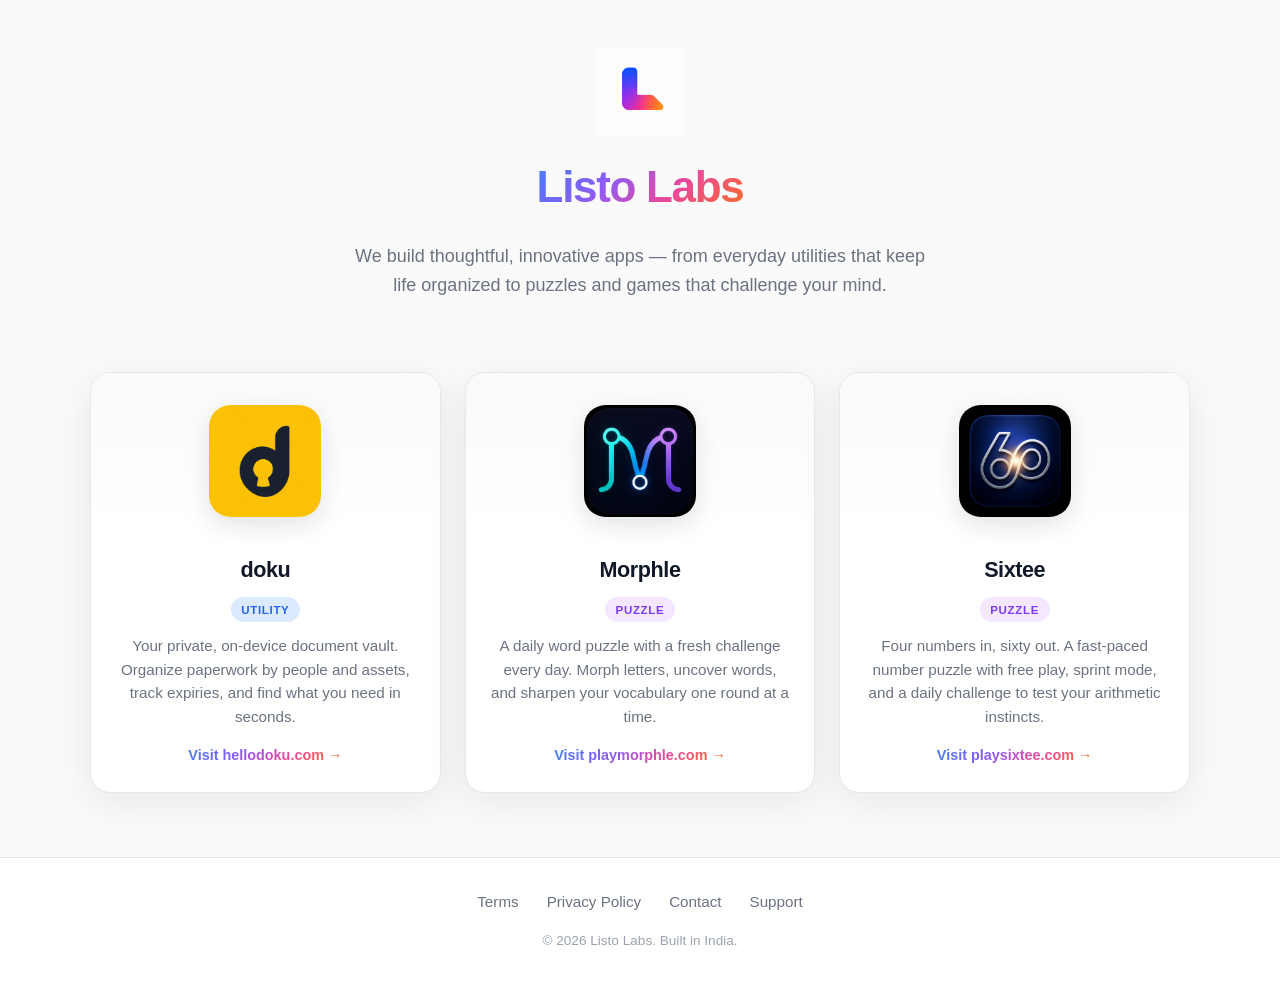
==== index.html @ d757e7f8 "Add Listo Labs static homepage for GitHub Pages. Showcase doku, Morphle, and Sixtee with footer page" ====
<!DOCTYPE html>
<html lang="en">
  <head>
    <meta charset="UTF-8" />
    <meta name="viewport" content="width=device-width, initial-scale=1.0" />
    <meta
      name="description"
      content="Listo Labs builds innovative utility apps and puzzle games including doku, Morphle, and Sixtee."
    />
    <title>Listo Labs</title>
    <link rel="icon" href="assets/favicon.png" type="image/png" />
    <link rel="stylesheet" href="css/styles.css" />
  </head>
  <body>
    <header class="site-header">
      <div class="container">
        <div class="brand">
          <img
            class="brand-logo"
            src="assets/listo-labs-logo.png"
            alt="Listo Labs logo"
            width="88"
            height="88"
          />
          <h1 class="brand-name">Listo Labs</h1>
        </div>
        <p class="tagline">
          We build thoughtful, innovative apps — from everyday utilities that keep life organized
          to puzzles and games that challenge your mind.
        </p>
      </div>
    </header>

    <main class="products">
      <div class="container">
        <div class="products-grid">
          <a class="product-card" href="https://www.hellodoku.com" target="_blank" rel="noopener noreferrer">
            <div class="product-icon-wrap">
              <img class="product-icon" src="assets/doku-icon.png" alt="doku app icon" width="112" height="112" />
            </div>
            <div class="product-body">
              <h2 class="product-name">doku</h2>
              <span class="product-category utility">Utility</span>
              <p class="product-summary">
                Your private, on-device document vault. Organize paperwork by people and assets,
                track expiries, and find what you need in seconds.
              </p>
              <span class="product-link">Visit hellodoku.com →</span>
            </div>
          </a>

          <a class="product-card" href="https://www.playmorphle.com" target="_blank" rel="noopener noreferrer">
            <div class="product-icon-wrap">
              <img class="product-icon" src="assets/morphle-icon.png" alt="Morphle app icon" width="112" height="112" />
            </div>
            <div class="product-body">
              <h2 class="product-name">Morphle</h2>
              <span class="product-category">Puzzle</span>
              <p class="product-summary">
                A daily word puzzle with a fresh challenge every day. Morph letters, uncover words,
                and sharpen your vocabulary one round at a time.
              </p>
              <span class="product-link">Visit playmorphle.com →</span>
            </div>
          </a>

          <a class="product-card" href="https://www.playsixtee.com" target="_blank" rel="noopener noreferrer">
            <div class="product-icon-wrap">
              <img class="product-icon" src="assets/sixtee-icon.png" alt="Sixtee app icon" width="112" height="112" />
            </div>
            <div class="product-body">
              <h2 class="product-name">Sixtee</h2>
              <span class="product-category">Puzzle</span>
              <p class="product-summary">
                Four numbers in, sixty out. A fast-paced number puzzle with free play, sprint mode,
                and a daily challenge to test your arithmetic instincts.
              </p>
              <span class="product-link">Visit playsixtee.com →</span>
            </div>
          </a>
        </div>
      </div>
    </main>

    <footer class="site-footer">
      <div class="container">
        <nav class="footer-nav" aria-label="Footer">
          <a href="terms.html">Terms</a>
          <a href="privacy.html">Privacy Policy</a>
          <a href="contact.html">Contact</a>
          <a href="support.html">Support</a>
        </nav>
        <p class="footer-copy">© 2026 Listo Labs. Built in India.</p>
      </div>
    </footer>
  </body>
</html>
---- css/styles.css ----
:root {
  --bg: #fafafa;
  --surface: #ffffff;
  --text: #111827;
  --text-muted: #6b7280;
  --border: #e5e7eb;
  --gradient: linear-gradient(135deg, #3b82f6 0%, #8b5cf6 35%, #ec4899 65%, #f97316 100%);
  --shadow: 0 10px 40px rgba(17, 24, 39, 0.08);
  --radius: 1.25rem;
}

*,
*::before,
*::after {
  box-sizing: border-box;
}

html {
  scroll-behavior: smooth;
}

body {
  margin: 0;
  min-height: 100vh;
  font-family: -apple-system, BlinkMacSystemFont, "Segoe UI", Roboto, Helvetica, Arial, sans-serif;
  color: var(--text);
  background: var(--bg);
  line-height: 1.6;
}

a {
  color: inherit;
  text-decoration: none;
}

img {
  display: block;
  max-width: 100%;
}

.container {
  width: min(1100px, calc(100% - 2rem));
  margin-inline: auto;
}

.site-header {
  padding: 3rem 0 2rem;
  text-align: center;
}

.brand {
  display: inline-flex;
  flex-direction: column;
  align-items: center;
  gap: 1rem;
}

.brand-logo {
  width: 5.5rem;
  height: 5.5rem;
  object-fit: contain;
}

.brand-name {
  margin: 0;
  font-size: clamp(2rem, 5vw, 2.75rem);
  font-weight: 700;
  letter-spacing: -0.03em;
  background: var(--gradient);
  -webkit-background-clip: text;
  background-clip: text;
  color: transparent;
}

.tagline {
  margin: 1.25rem auto 0;
  max-width: 36rem;
  font-size: 1.125rem;
  color: var(--text-muted);
}

.products {
  padding: 2.5rem 0 4rem;
}

.products-grid {
  display: grid;
  grid-template-columns: repeat(3, 1fr);
  gap: 1.5rem;
}

.product-card {
  display: flex;
  flex-direction: column;
  background: var(--surface);
  border: 1px solid var(--border);
  border-radius: var(--radius);
  box-shadow: var(--shadow);
  overflow: hidden;
  transition: transform 0.2s ease, box-shadow 0.2s ease;
}

.product-card:hover {
  transform: translateY(-4px);
  box-shadow: 0 16px 48px rgba(17, 24, 39, 0.12);
}

.product-icon-wrap {
  display: grid;
  place-items: center;
  padding: 2rem 1.5rem 1rem;
  background: linear-gradient(180deg, #f9fafb 0%, #ffffff 100%);
}

.product-icon {
  width: 7rem;
  height: 7rem;
  border-radius: 1.35rem;
  object-fit: contain;
  box-shadow: 0 8px 24px rgba(17, 24, 39, 0.12);
}

.product-body {
  flex: 1;
  padding: 1.25rem 1.5rem 1.5rem;
  text-align: center;
}

.product-name {
  margin: 0 0 0.5rem;
  font-size: 1.35rem;
  font-weight: 650;
  letter-spacing: -0.02em;
}

.product-category {
  display: inline-block;
  margin-bottom: 0.75rem;
  padding: 0.2rem 0.65rem;
  font-size: 0.72rem;
  font-weight: 600;
  letter-spacing: 0.06em;
  text-transform: uppercase;
  color: #7c3aed;
  background: #f3e8ff;
  border-radius: 999px;
}

.product-category.utility {
  color: #2563eb;
  background: #dbeafe;
}

.product-summary {
  margin: 0;
  font-size: 0.95rem;
  color: var(--text-muted);
  line-height: 1.55;
}

.product-link {
  display: inline-flex;
  align-items: center;
  gap: 0.35rem;
  margin-top: 1rem;
  font-size: 0.9rem;
  font-weight: 600;
  background: var(--gradient);
  -webkit-background-clip: text;
  background-clip: text;
  color: transparent;
}

.site-footer {
  border-top: 1px solid var(--border);
  padding: 2rem 0 2.5rem;
  background: var(--surface);
}

.footer-nav {
  display: flex;
  flex-wrap: wrap;
  justify-content: center;
  gap: 1rem 1.75rem;
  margin-bottom: 1rem;
}

.footer-nav a {
  font-size: 0.95rem;
  color: var(--text-muted);
  transition: color 0.15s ease;
}

.footer-nav a:hover {
  color: var(--text);
}

.footer-copy {
  margin: 0;
  text-align: center;
  font-size: 0.85rem;
  color: #9ca3af;
}

.page-main {
  padding: 2.5rem 0 4rem;
}

.page-card {
  background: var(--surface);
  border: 1px solid var(--border);
  border-radius: var(--radius);
  box-shadow: var(--shadow);
  padding: 2rem;
}

.page-card h1 {
  margin: 0.5rem 0 0;
  font-size: clamp(1.75rem, 4vw, 2.25rem);
  letter-spacing: -0.02em;
}

.page-meta {
  margin: 0;
  font-size: 0.75rem;
  font-weight: 600;
  letter-spacing: 0.08em;
  text-transform: uppercase;
  color: #9ca3af;
}

.page-content {
  margin-top: 1.5rem;
  color: #374151;
}

.page-content h2 {
  margin: 1.75rem 0 0.5rem;
  font-size: 1.05rem;
  color: var(--text);
}

.page-content p {
  margin: 0.5rem 0 0;
}

.page-content a {
  color: #7c3aed;
  text-decoration: underline;
  text-underline-offset: 2px;
}

.back-link {
  display: inline-block;
  margin-bottom: 1.25rem;
  font-size: 0.9rem;
  color: var(--text-muted);
}

.back-link:hover {
  color: var(--text);
}

@media (max-width: 860px) {
  .products-grid {
    grid-template-columns: 1fr;
    max-width: 24rem;
    margin-inline: auto;
  }
}
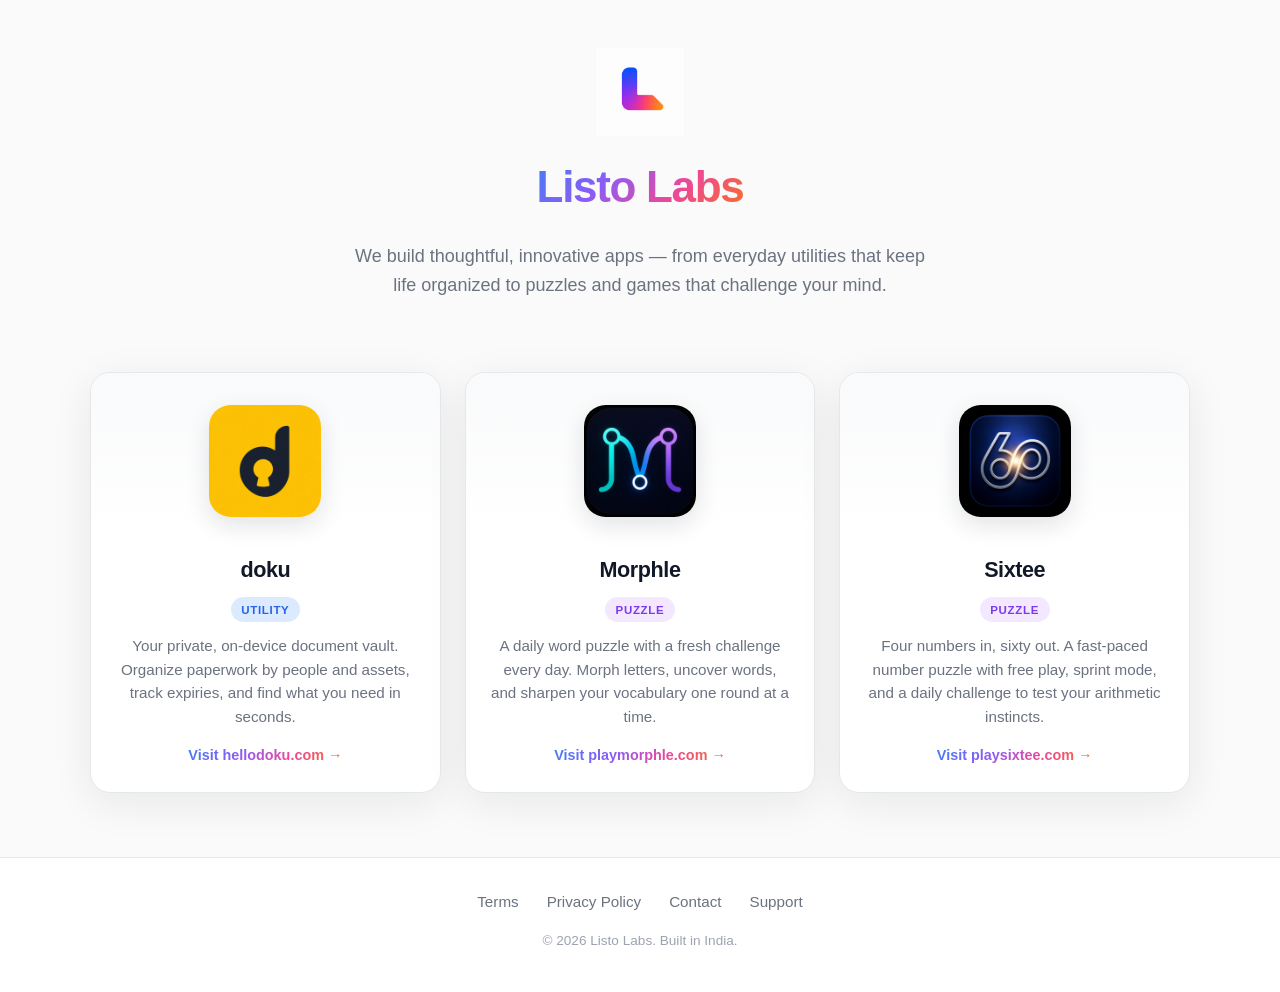
==== commit 1ade8901: "Improve SEO metadata and crawlability across site. Add canonical/OG/Twitter tags, structured data, s" ====
--- a/index.html
+++ b/index.html
@@ -7,9 +7,68 @@
       name="description"
       content="Listo Labs builds innovative utility apps and puzzle games including doku, Morphle, and Sixtee."
     />
-    <title>Listo Labs</title>
+    <meta name="robots" content="index, follow" />
+    <title>Listo Labs | Innovative Utility Apps and Puzzle Games</title>
+    <link rel="canonical" href="https://listolabs.github.io/" />
+    <meta property="og:type" content="website" />
+    <meta property="og:site_name" content="Listo Labs" />
+    <meta property="og:title" content="Listo Labs | Innovative Utility Apps and Puzzle Games" />
+    <meta
+      property="og:description"
+      content="Discover Listo Labs products: doku, Morphle, and Sixtee. We build thoughtful utility apps and engaging puzzle games."
+    />
+    <meta property="og:url" content="https://listolabs.github.io/" />
+    <meta property="og:image" content="https://listolabs.github.io/assets/listo-labs-logo.png" />
+    <meta name="twitter:card" content="summary" />
+    <meta name="twitter:title" content="Listo Labs | Innovative Utility Apps and Puzzle Games" />
+    <meta
+      name="twitter:description"
+      content="Discover Listo Labs products: doku, Morphle, and Sixtee."
+    />
+    <meta name="twitter:image" content="https://listolabs.github.io/assets/listo-labs-logo.png" />
     <link rel="icon" href="assets/favicon.png" type="image/png" />
     <link rel="stylesheet" href="css/styles.css" />
+    <script type="application/ld+json">
+      {
+        "@context": "https://schema.org",
+        "@type": "Organization",
+        "name": "Listo Labs",
+        "url": "https://listolabs.github.io/",
+        "logo": "https://listolabs.github.io/assets/listo-labs-logo.png",
+        "sameAs": [
+          "https://www.hellodoku.com",
+          "https://www.playmorphle.com",
+          "https://www.playsixtee.com"
+        ]
+      }
+    </script>
+    <script type="application/ld+json">
+      {
+        "@context": "https://schema.org",
+        "@type": "ItemList",
+        "name": "Listo Labs Products",
+        "itemListElement": [
+          {
+            "@type": "ListItem",
+            "position": 1,
+            "name": "doku",
+            "url": "https://www.hellodoku.com"
+          },
+          {
+            "@type": "ListItem",
+            "position": 2,
+            "name": "Morphle",
+            "url": "https://www.playmorphle.com"
+          },
+          {
+            "@type": "ListItem",
+            "position": 3,
+            "name": "Sixtee",
+            "url": "https://www.playsixtee.com"
+          }
+        ]
+      }
+    </script>
   </head>
   <body>
     <header class="site-header">
